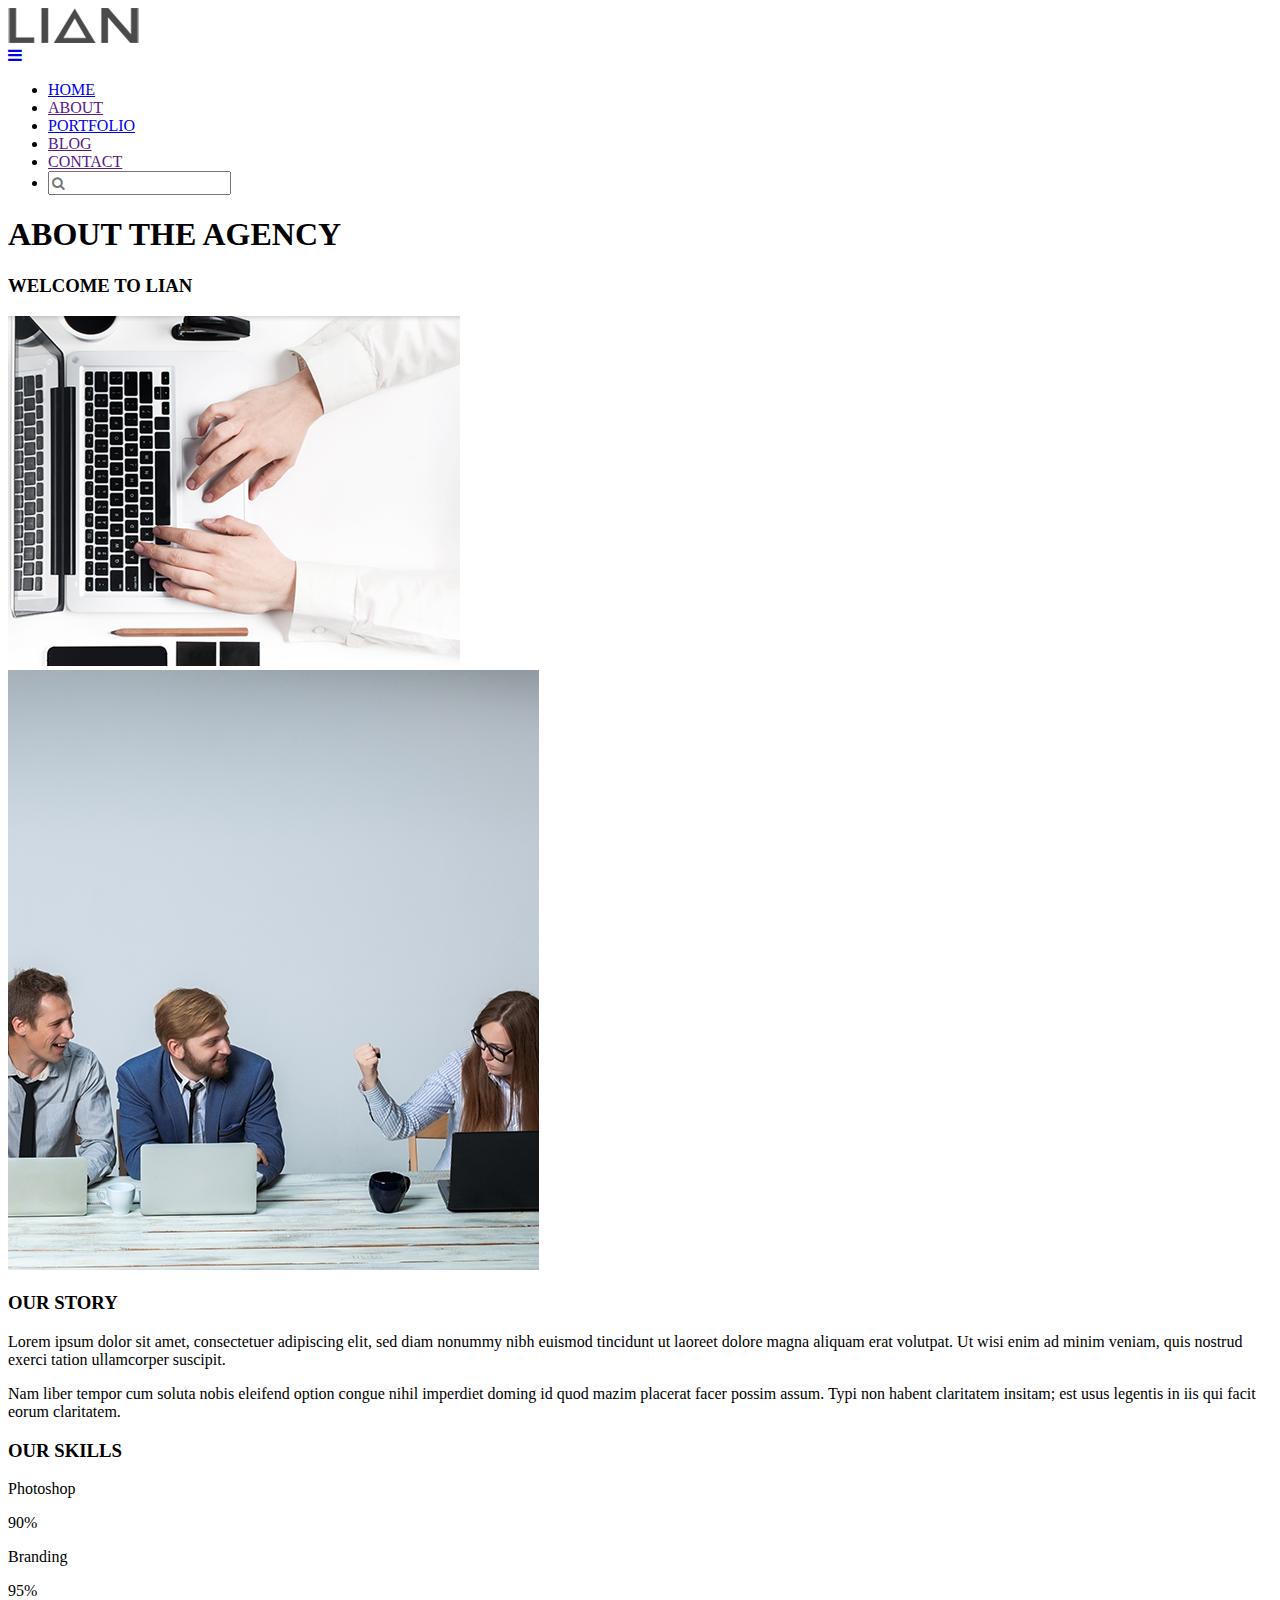
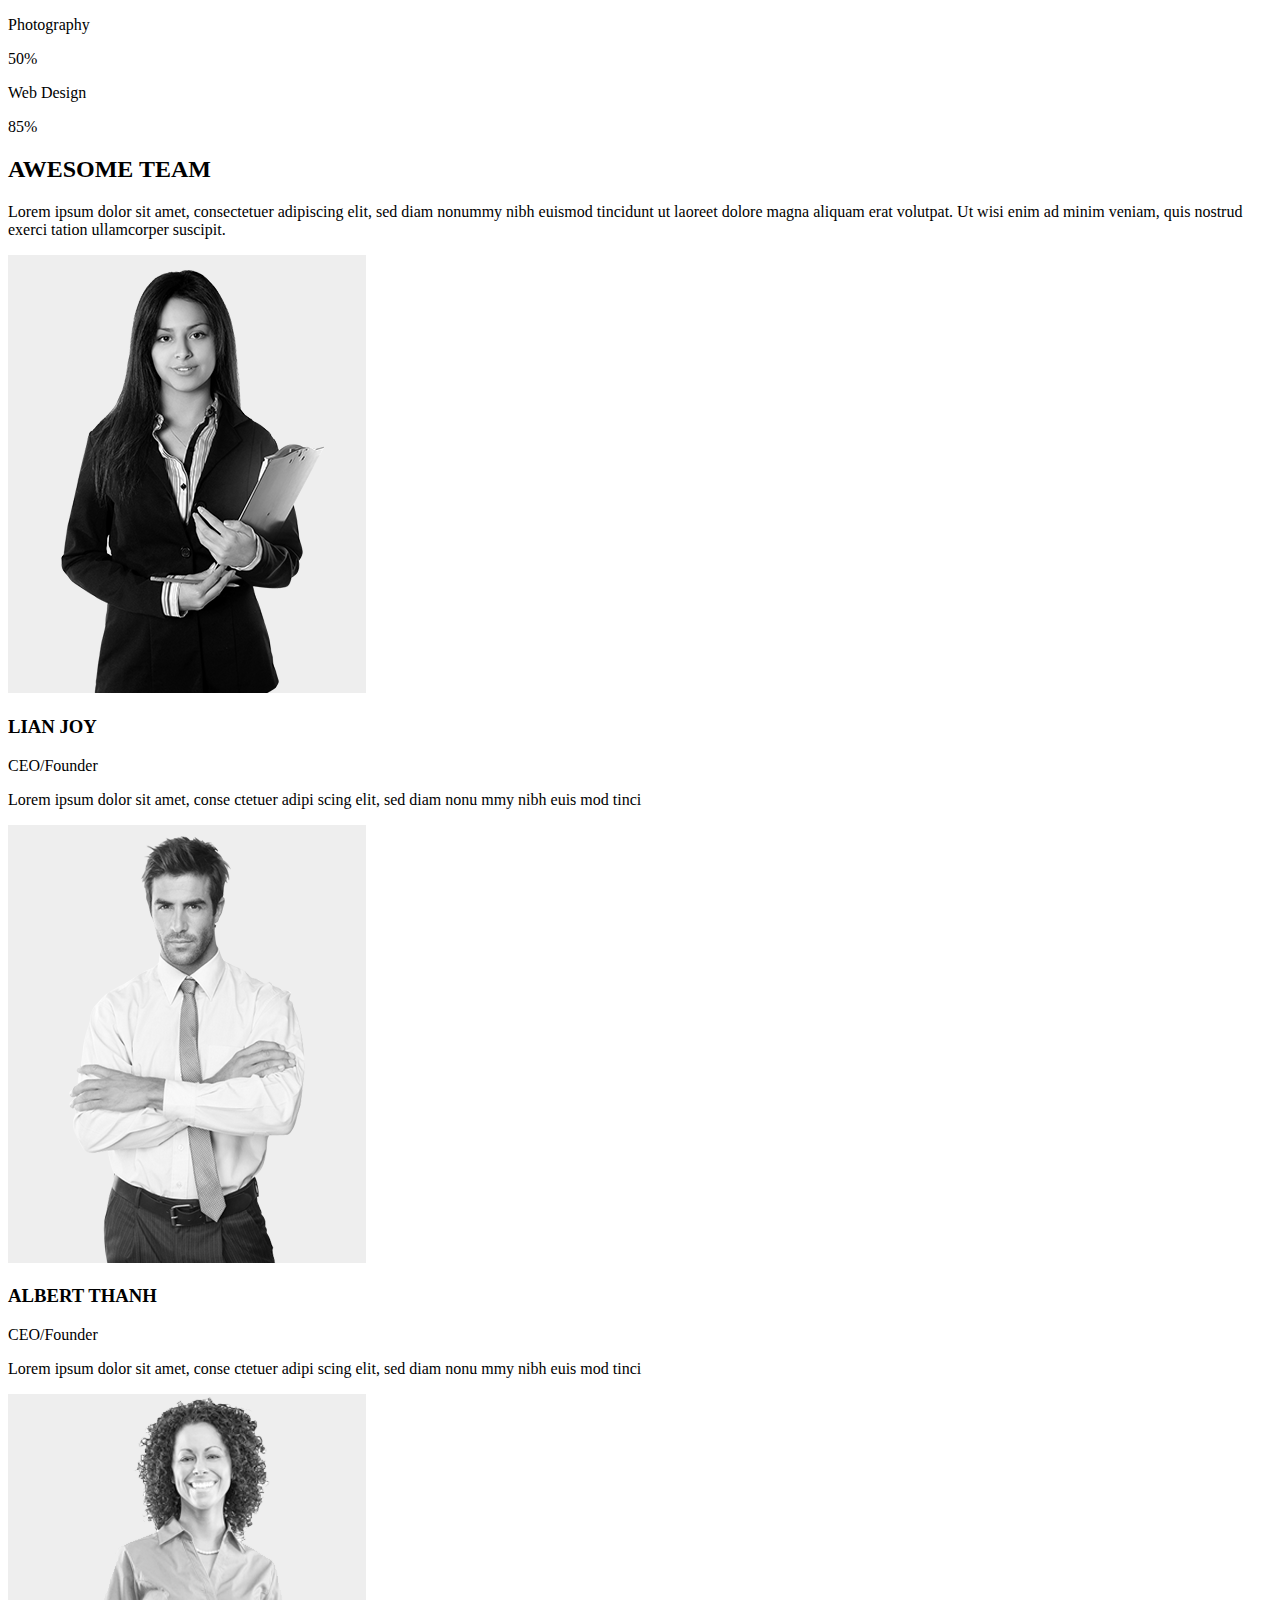
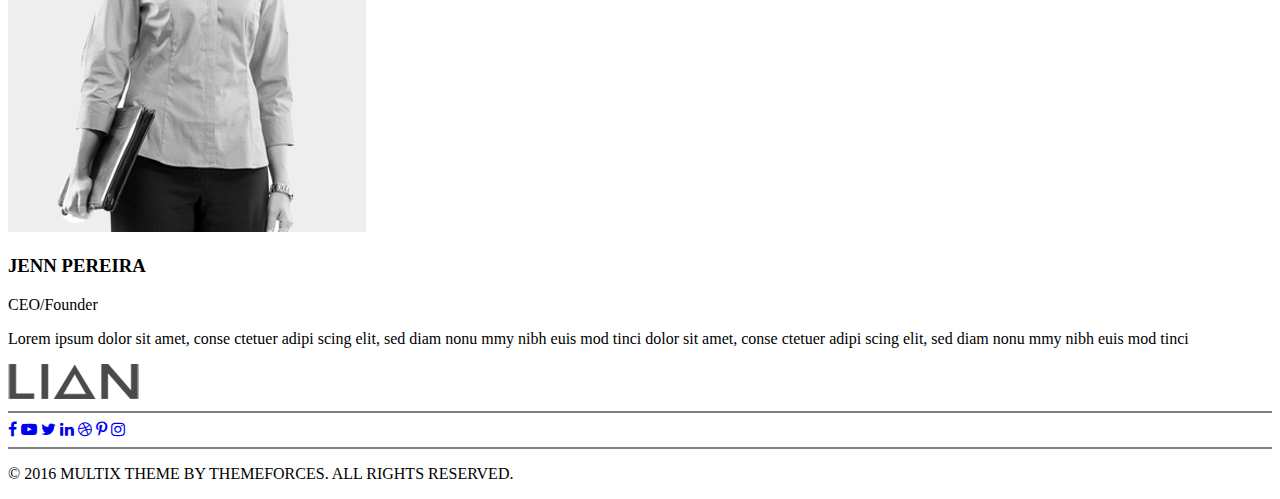
==== index.html @ e9591846 "first commit" ====
<!Doctype HTML>
<html>
<head>		
	<title>LIAN</title>
	<link rel='stylesheet' href='stylesheets/css/font-awesome.min.css'>
	<link rel='stylesheet' href='stylesheets/lian.css'>
	<link rel='stylesheet' href='stylesheets/lianMedia.css'>
	<link href="https://fonts.googleapis.com/css?family=Open+Sans:300,400,700" rel="stylesheet">
	
</head>
<body>
        <div class='header'>
            <div class='header-container container'>
                <a href='index.html' class='logo-link'><img src='images/logo.png' alt='LIAN' class='logo'></a>
                   <div id='menu1' class='header-navigation'>
                    <a href='#' class='menu-link'><i class="fa fa-bars"></i></a>
                    <ul class='navigation visiable-header'>
                        <li class='navigation-item'><a href='index.html' class='navigation-link'>HOME</a></li>
                        <li class='navigation-item'><a href='' class='navigation-link'>ABOUT</a></li>
                        <li class='navigation-item'><a href='templates/portfolioLian.html' class='navigation-link'>PORTFOLIO</a></li>
                        <li class='navigation-item'><a href='' class='navigation-link'>BLOG</a></li>
                        <li class='navigation-item'><a href='' class='navigation-link'>CONTACT</a></li>
                        <li class='navigation-item'>
                            <form class='navigation-search'>
                               <!-- <i class="fa fa-search"></i>-->
                                <input type='search' placeholder='&#xF002;' style='font-family:Open Sans, FontAwesome' class='search-field' >
                            </form>
                        </li>
                    </ul>
                    <div class="shadow"></div>
                </div>  
            </div>
        </div>
        
        <div class='heading'>
            <div class='heading-container container'>
                <div class='heading-about'>
                   <h1>ABOUT THE AGENCY</h1>
                   <h3>WELCOME TO LIAN</h3>
                </div>
                <img src='images/heading.png' class='heading-image'>
            </div>
        </div>
        
        <div class='content'>
            <div class='content-container container'>
                <div class='story'>
                    <div class='story-item'>
                        <img src='images/content-story.png' alt='Story' class='story-image'>
                    </div>
                    <div class='story-item'>
                        <div class='story-about'>
                            <div class='about'>
                                <h3>OUR STORY</h3>
                                <p>Lorem ipsum dolor sit amet, consectetuer adipiscing elit, sed diam nonummy nibh euismod tincidunt ut laoreet dolore magna aliquam erat volutpat. Ut wisi enim ad minim veniam, quis nostrud exerci tation ullamcorper suscipit.
                                <p>Nam liber tempor cum soluta nobis eleifend option congue nihil imperdiet doming id quod mazim placerat facer possim assum. Typi non habent claritatem insitam; est usus legentis in iis qui facit eorum claritatem.</p>

                            </div>
                            <div class='skills'>
                                <h3>OUR SKILLS</h3>
                                <p>Photoshop</p>
                                <div class='progress'>
                                    <div class='progress-bar progress-bar-90'>
                                       <span class='dot'><i class='innerDot'></i></span>
                                       <div class='progress-value'>90%</div>
                                    </div>
                                </div>
                                <p>Branding</p>
                                <div class='progress'>
                                    <div class='progress-bar progress-bar-95'>
                                       <span class='dot'><i class='innerDot'></i></span>
                                       <div class='progress-value'>95%</div>
                                    </div>
                                </div>
                                <p>Photography</p>
                                <div class='progress'>
                                    <div class='progress-bar progress-bar-50'>
                                       <span class='dot'><i class='innerDot'></i></span>
                                       <div class='progress-value'>50%</div>
                                    </div>
                                </div>
                                <p>Web Design</p>
                                <div class='progress'>
                                    <div class='progress-bar progress-bar-85'>
                                       <span class='dot'><i class='innerDot'></i></span>
                                       <div class='progress-value'>85%</div>
                                    </div>
                                </div>
                            </div>
                        </div>
                    </div>
                </div>
                <div class='teamPresentation'>
                        <h2>AWESOME TEAM</h2>
                        <p>Lorem ipsum dolor sit amet, consectetuer adipiscing elit, sed diam nonummy nibh euismod tincidunt ut laoreet dolore magna aliquam erat volutpat. Ut wisi enim ad minim veniam, quis nostrud exerci tation ullamcorper suscipit.</p>
                </div>
                <div class='teamCards'>
                    <div class='card'>
                        <img src="images/lianJoy.png" alt='Lian_Joy' class='card-photo'>
                        <div class='card-information'>
                            <h3>LIAN JOY</h3>
                            <span>CEO/Founder</span>
                            <p>Lorem ipsum dolor sit amet, conse ctetuer adipi scing elit, sed diam nonu mmy nibh euis mod tinci </p>
                        </div>
                    </div>
                    <div class='card'>
                        <img src="images/albertThanh.png" alt='Albert_Thanh' class='card-photo'>
                        <div class='card-information'>
                            <h3>ALBERT THANH</h3>
                            <span>CEO/Founder</span>
                            <p>Lorem ipsum dolor sit amet, conse ctetuer adipi scing elit, sed diam nonu mmy nibh euis mod tinci </p>
                        </div>
                    </div>
                    <div class='card'>
                        <img src="images/jennPereira.png" alt='Jenn_Pereira' class='card-photo'>
                        <div class='card-information'>
                            <h3>JENN PEREIRA</h3>
                            <span>CEO/Founder</span>
                            <p>Lorem ipsum dolor sit amet, conse ctetuer adipi scing elit, sed diam nonu mmy nibh euis mod tinci  dolor sit amet, conse ctetuer adipi scing elit, sed diam nonu mmy nibh euis mod tinci</p>
                        </div>
                    </div>  
                </div>
            </div>
        </div>
        
	    <div class='footer'>
            <div class='footer-logo'>
                <a href='index.html'><img src='images/logo.png' alt='LIAN'></a>
            </div>
            <hr noshade>
	        <div class='footer-social'>
                <a href='https://www.facebook.com/' target='_blank'><i class="fa fa-facebook"></i></a>
                <a href='https://www.youtube.com' target='_blank'><i class="fa fa-youtube-play"></i></a>
	            <a href='https://twitter.com' target='_blank'><i class="fa fa-twitter"></i></a>
	            <a href='https://www.linkedin.com' target='_blank'><i class="fa fa-linkedin"></i></a>
	            <a href='https://dribbble.com' target='_blank'><i class="fa fa-dribbble"></i></a>
	            <a href='https://pinterest.com' target='_blank'><i class="fa fa-pinterest-p"></i></a>
	            <a href='https://www.instagram.com' target='_blank'><i class="fa fa-instagram"></i></a>
	        </div>
            <hr noshade>
            <div class='footer-sign'>
                <p>&#169 2016 <span class=bold>MULTIX THEME</span> BY THEMEFORCES. ALL RIGHTS RESERVED.</p>
            </div>
	    </div>
</body>
<script src='../../Domina/scripts/jquery-3.2.1.min.js'></script>
<script src='scripts/menu.js'></script>
<script>
    var m1 = new navigation('#menu1');
</script>
</html>
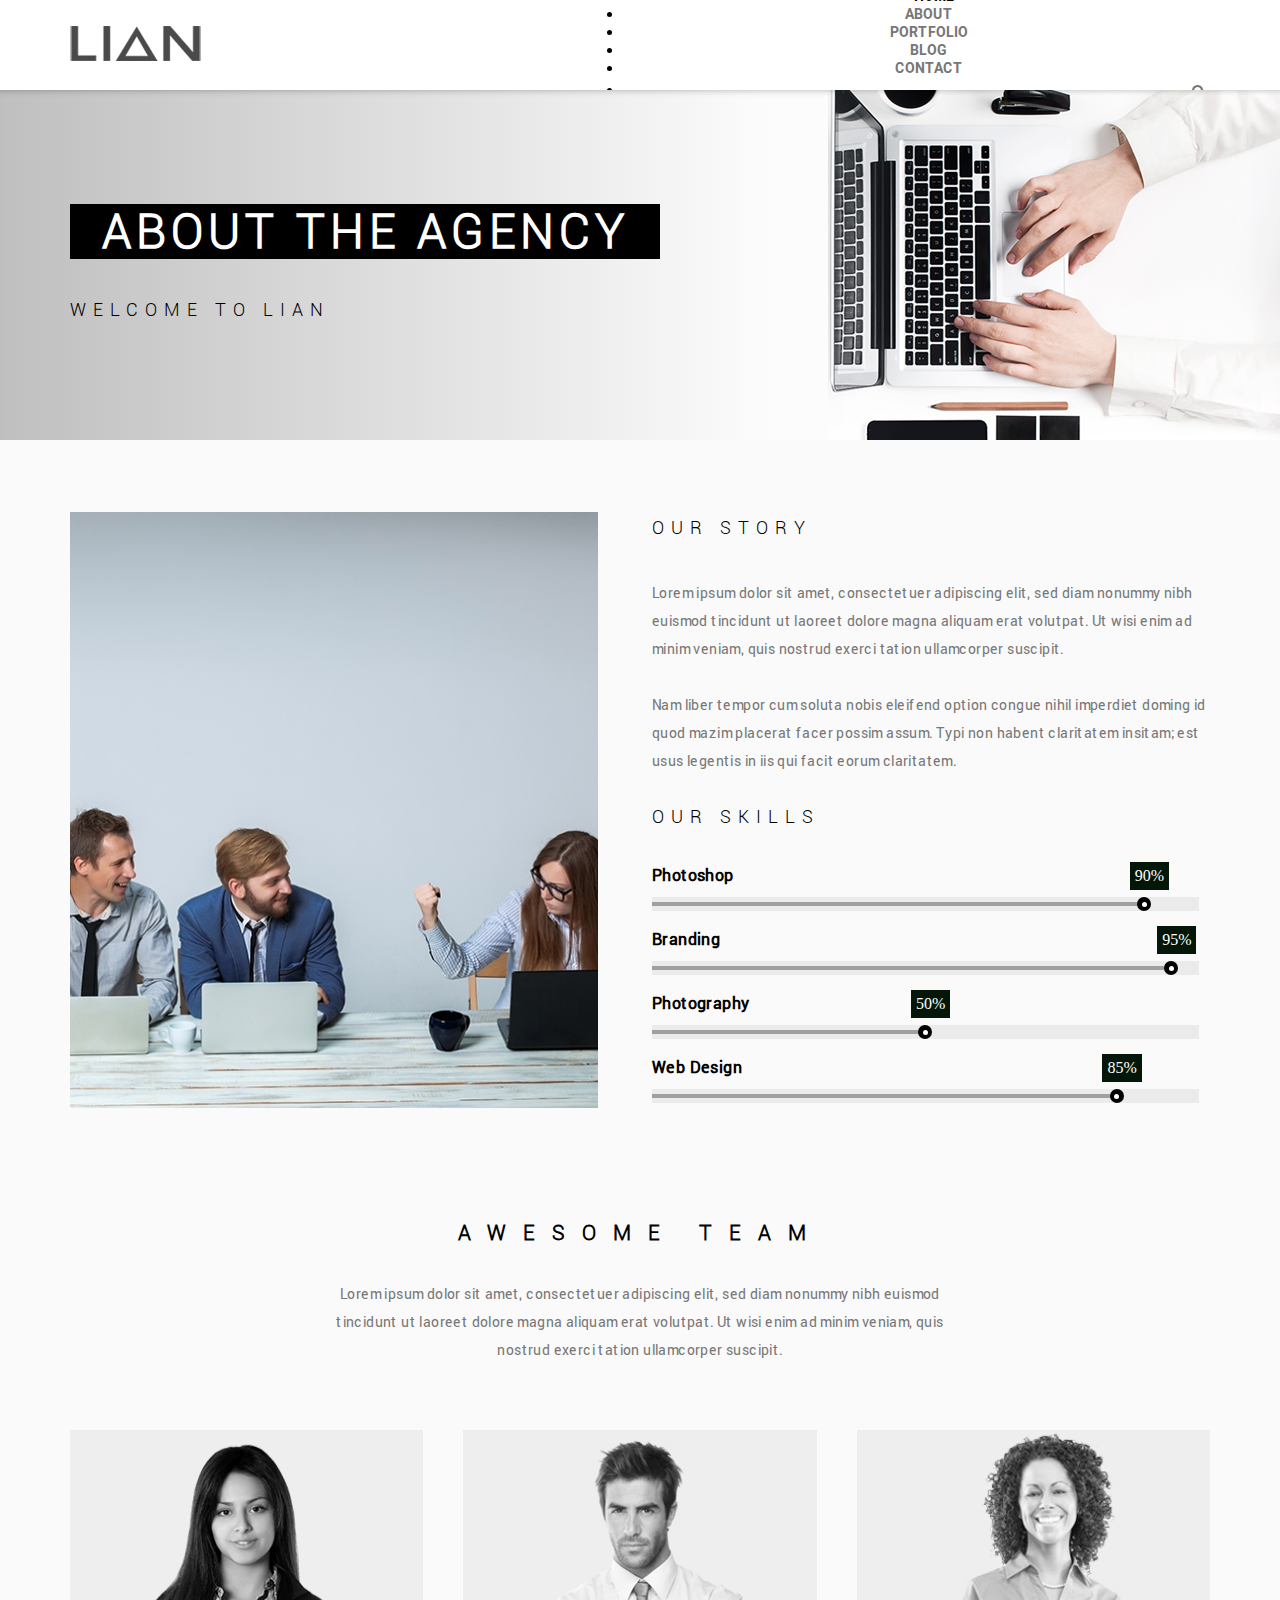
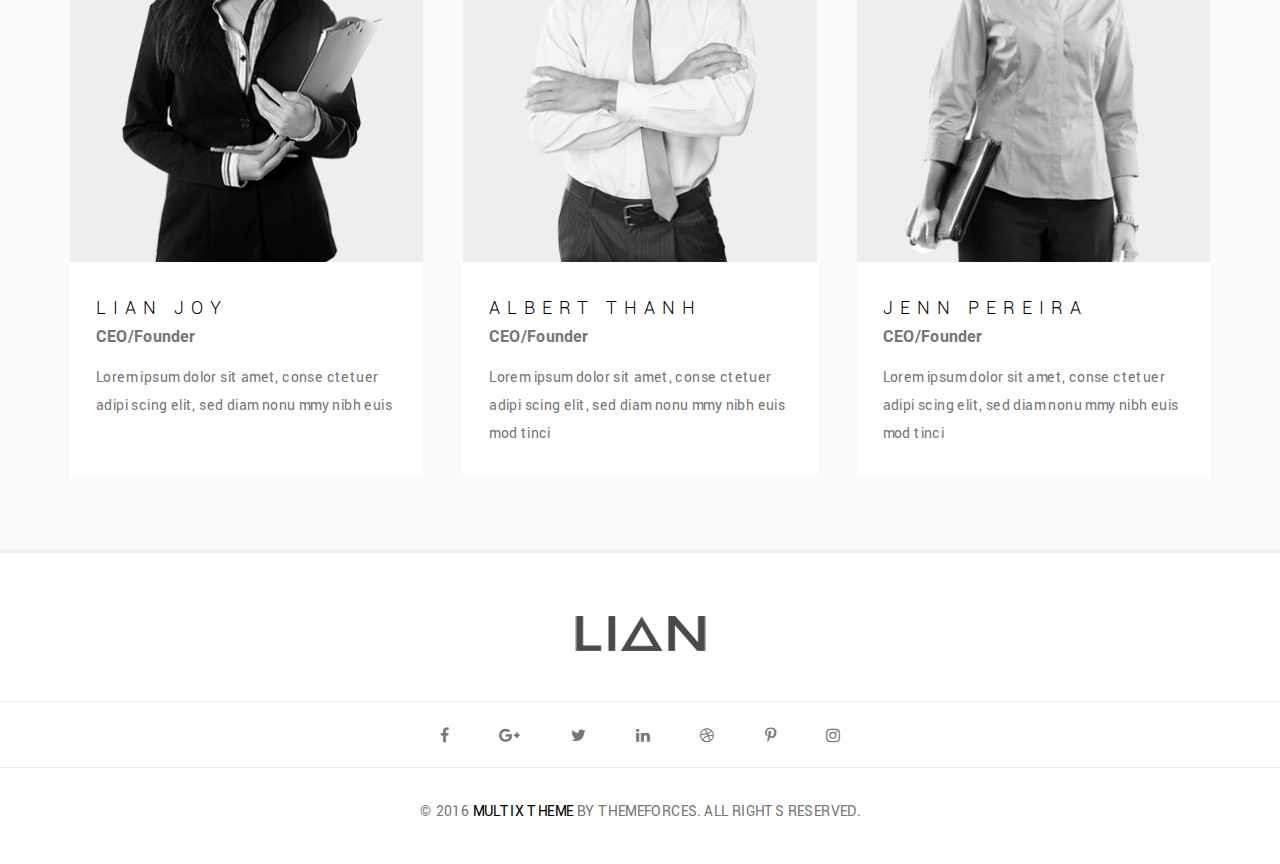
==== commit ef2744c1: "Final commit" ====
--- a/index.html
+++ b/index.html
@@ -1,106 +1,98 @@
 <!Doctype HTML>
-<html>
+<html lang='zxx'>
 <head>		
 	<title>LIAN</title>
+	<meta charset='utf-8'>
+	<meta name="viewport" content="width=device-width, initial-scale=1">
 	<link rel='stylesheet' href='stylesheets/css/font-awesome.min.css'>
-	<link rel='stylesheet' href='stylesheets/lian.css'>
-	<link rel='stylesheet' href='stylesheets/lianMedia.css'>
+	<link rel='stylesheet' href='stylesheets/style.css'>
 	<link href="https://fonts.googleapis.com/css?family=Open+Sans:300,400,700" rel="stylesheet">
-	
 </head>
 <body>
-        <div class='header'>
-            <div class='header-container container'>
-                <a href='index.html' class='logo-link'><img src='images/logo.png' alt='LIAN' class='logo'></a>
-                   <div id='menu1' class='header-navigation'>
-                    <a href='#' class='menu-link'><i class="fa fa-bars"></i></a>
-                    <ul class='navigation visiable-header'>
-                        <li class='navigation-item'><a href='index.html' class='navigation-link'>HOME</a></li>
-                        <li class='navigation-item'><a href='' class='navigation-link'>ABOUT</a></li>
-                        <li class='navigation-item'><a href='templates/portfolioLian.html' class='navigation-link'>PORTFOLIO</a></li>
-                        <li class='navigation-item'><a href='' class='navigation-link'>BLOG</a></li>
-                        <li class='navigation-item'><a href='' class='navigation-link'>CONTACT</a></li>
-                        <li class='navigation-item'>
-                            <form class='navigation-search'>
-                               <!-- <i class="fa fa-search"></i>-->
-                                <input type='search' placeholder='&#xF002;' style='font-family:Open Sans, FontAwesome' class='search-field' >
-                            </form>
-                        </li>
-                    </ul>
-                    <div class="shadow"></div>
-                </div>  
-            </div>
-        </div>
-        
-        <div class='heading'>
-            <div class='heading-container container'>
-                <div class='heading-about'>
-                   <h1>ABOUT THE AGENCY</h1>
-                   <h3>WELCOME TO LIAN</h3>
+        <header>
+           <div class='logo'>
+               <a href='index.html'><img src='images/logo.png' alt='Lian'></a>
+           </div>
+           <nav id='menu'>
+               <a class='touch-menu fa fa-bars'></a>
+               <ul class='menu-list'>
+                   <li class='menu-item'><a href='index.html'>Home</a></li>
+                   <li class='menu-item'><a href='#'>About</a></li>
+                   <li class='menu-item'><a href='templates/portfolio.html'>Portfolio</a></li>
+                   <li class='menu-item'><a href='#'>Blog</a></li>
+                   <li class='menu-item'><a href='#'>Contact</a></li>
+                   <li class='menu-item'>
+                       <form action='#' id='search'>
+                           <input type='search' class='search'>
+                           <input type ='submit' value='&#xF002;' style='font-family:Open Sans, FontAwesome'>
+                       </form>
+                   </li>
+               </ul>
+           </nav>
+        </header>
+        <main>
+            <section class='heading'>
+               <div class='heading-title'>
+                   <h1>About the agency</h1>
+                   <h3>Welcome to Lian</h3>
+               </div>
+               <img src='images/heading.png' class='heading-image' alt='image'>
+            </section>
+            <section class='story'>
+                <div class='story-item'>
+                    <img src='images/content-story.png' alt='Story' id='story-image'>
                 </div>
-                <img src='images/heading.png' class='heading-image'>
-            </div>
-        </div>
-        
-        <div class='content'>
-            <div class='content-container container'>
-                <div class='story'>
-                    <div class='story-item'>
-                        <img src='images/content-story.png' alt='Story' class='story-image'>
+                <div class='story-item'>
+                    <div class='history'>
+                        <h3>OUR STORY</h3>
+                        <p>Lorem ipsum dolor sit amet, consectetuer adipiscing elit, sed diam nonummy nibh euismod tincidunt ut laoreet dolore magna aliquam erat volutpat. Ut wisi enim ad minim veniam, quis nostrud exerci tation ullamcorper suscipit.<br><br>
+                        Nam liber tempor cum soluta nobis eleifend option congue nihil imperdiet doming id quod mazim placerat facer possim assum. Typi non habent claritatem insitam; est usus legentis in iis qui facit eorum claritatem.
                     </div>
-                    <div class='story-item'>
-                        <div class='story-about'>
-                            <div class='about'>
-                                <h3>OUR STORY</h3>
-                                <p>Lorem ipsum dolor sit amet, consectetuer adipiscing elit, sed diam nonummy nibh euismod tincidunt ut laoreet dolore magna aliquam erat volutpat. Ut wisi enim ad minim veniam, quis nostrud exerci tation ullamcorper suscipit.
-                                <p>Nam liber tempor cum soluta nobis eleifend option congue nihil imperdiet doming id quod mazim placerat facer possim assum. Typi non habent claritatem insitam; est usus legentis in iis qui facit eorum claritatem.</p>
-
-                            </div>
-                            <div class='skills'>
-                                <h3>OUR SKILLS</h3>
-                                <p>Photoshop</p>
-                                <div class='progress'>
-                                    <div class='progress-bar progress-bar-90'>
-                                       <span class='dot'><i class='innerDot'></i></span>
-                                       <div class='progress-value'>90%</div>
-                                    </div>
-                                </div>
-                                <p>Branding</p>
-                                <div class='progress'>
-                                    <div class='progress-bar progress-bar-95'>
-                                       <span class='dot'><i class='innerDot'></i></span>
-                                       <div class='progress-value'>95%</div>
-                                    </div>
-                                </div>
-                                <p>Photography</p>
-                                <div class='progress'>
-                                    <div class='progress-bar progress-bar-50'>
-                                       <span class='dot'><i class='innerDot'></i></span>
-                                       <div class='progress-value'>50%</div>
-                                    </div>
-                                </div>
-                                <p>Web Design</p>
-                                <div class='progress'>
-                                    <div class='progress-bar progress-bar-85'>
-                                       <span class='dot'><i class='innerDot'></i></span>
-                                       <div class='progress-value'>85%</div>
-                                    </div>
-                                </div>
+                    <div class='skills'>
+                        <h3>OUR SKILLS</h3>
+                        <p>Photoshop</p>
+                        <div class='progress'>
+                            <div class='progress-bar progress-bar-90'>
+                                <span class='dot'><i class='innerDot'></i></span>
+                                <div class='progress-value'>90%</div>
                             </div>
                         </div>
-                    </div>
+                        <p>Branding</p>
+                        <div class='progress'>
+                            <div class='progress-bar progress-bar-95'>
+                                <span class='dot'><i class='innerDot'></i></span>
+                                <div class='progress-value'>95%</div>
+                            </div>
+                        </div>
+                        <p>Photography</p>
+                        <div class='progress'>
+                            <div class='progress-bar progress-bar-50'>
+                                <span class='dot'><i class='innerDot'></i></span>
+                                <div class='progress-value'>50%</div>
+                            </div>
+                        </div>
+                        <p>Web Design</p>
+                        <div class='progress'>
+                            <div class='progress-bar progress-bar-85'>
+                                <span class='dot'><i class='innerDot'></i></span>
+                                <div class='progress-value'>85%</div>
+                            </div>
+                        </div>
+                   </div>
+               </div>
+            </section>
+            <section class='team'>
+                <h2>Awesome team</h2>
+                <div class='team-title'>
+                    <p>Lorem ipsum dolor sit amet, consectetuer adipiscing elit, sed diam nonummy nibh euismod tincidunt ut laoreet dolore magna aliquam erat volutpat. Ut wisi enim ad minim veniam, quis nostrud exerci tation ullamcorper suscipit.</p>   
                 </div>
-                <div class='teamPresentation'>
-                        <h2>AWESOME TEAM</h2>
-                        <p>Lorem ipsum dolor sit amet, consectetuer adipiscing elit, sed diam nonummy nibh euismod tincidunt ut laoreet dolore magna aliquam erat volutpat. Ut wisi enim ad minim veniam, quis nostrud exerci tation ullamcorper suscipit.</p>
-                </div>
-                <div class='teamCards'>
+                <div class='team-cards'>
                     <div class='card'>
                         <img src="images/lianJoy.png" alt='Lian_Joy' class='card-photo'>
                         <div class='card-information'>
                             <h3>LIAN JOY</h3>
                             <span>CEO/Founder</span>
-                            <p>Lorem ipsum dolor sit amet, conse ctetuer adipi scing elit, sed diam nonu mmy nibh euis mod tinci </p>
+                            <p>Lorem ipsum dolor sit amet, conse ctetuer adipi scing elit, sed diam nonu mmy nibh euis </p>
                         </div>
                     </div>
                     <div class='card'>
@@ -116,36 +108,36 @@
                         <div class='card-information'>
                             <h3>JENN PEREIRA</h3>
                             <span>CEO/Founder</span>
-                            <p>Lorem ipsum dolor sit amet, conse ctetuer adipi scing elit, sed diam nonu mmy nibh euis mod tinci  dolor sit amet, conse ctetuer adipi scing elit, sed diam nonu mmy nibh euis mod tinci</p>
+                            <p>Lorem ipsum dolor sit amet, conse ctetuer adipi scing elit, sed diam nonu mmy nibh euis mod tinci</p>
                         </div>
                     </div>  
                 </div>
-            </div>
-        </div>
-        
-	    <div class='footer'>
+            </section>
+        </main>
+        <footer>
             <div class='footer-logo'>
                 <a href='index.html'><img src='images/logo.png' alt='LIAN'></a>
             </div>
-            <hr noshade>
+            <hr>
 	        <div class='footer-social'>
-                <a href='https://www.facebook.com/' target='_blank'><i class="fa fa-facebook"></i></a>
-                <a href='https://www.youtube.com' target='_blank'><i class="fa fa-youtube-play"></i></a>
-	            <a href='https://twitter.com' target='_blank'><i class="fa fa-twitter"></i></a>
-	            <a href='https://www.linkedin.com' target='_blank'><i class="fa fa-linkedin"></i></a>
-	            <a href='https://dribbble.com' target='_blank'><i class="fa fa-dribbble"></i></a>
-	            <a href='https://pinterest.com' target='_blank'><i class="fa fa-pinterest-p"></i></a>
-	            <a href='https://www.instagram.com' target='_blank'><i class="fa fa-instagram"></i></a>
+                <a href='https://www.facebook.com/' target='_blank' class="fa fa-facebook"></a>
+                <a href='https://www.google.com' target='_blank' class="fa fa-google-plus"></a>
+	            <a href='https://twitter.com' target='_blank' class="fa fa-twitter"></a>
+	            <a href='https://www.linkedin.com' target='_blank' class="fa fa-linkedin"></a>
+	            <a href='https://dribbble.com' target='_blank' class="fa fa-dribbble"></a>
+	            <a href='https://pinterest.com' target='_blank' class="fa fa-pinterest-p"></a>
+	            <a href='https://www.instagram.com' target='_blank' class="fa fa-instagram"></a>
 	        </div>
-            <hr noshade>
+            <hr>
             <div class='footer-sign'>
-                <p>&#169 2016 <span class=bold>MULTIX THEME</span> BY THEMEFORCES. ALL RIGHTS RESERVED.</p>
+                <p>&#169; 2016 <span>Multix theme</span> by themeforces. All rights reserved.</p>
             </div>
-	    </div>
+       </footer>
 </body>
-<script src='../../Domina/scripts/jquery-3.2.1.min.js'></script>
+<script src='../Venera/JavaScript/Domina/scripts/jquery-3.2.1.min.js'></script>
 <script src='scripts/menu.js'></script>
+<script src='scripts/home.js'></script>
 <script>
-    var m1 = new navigation('#menu1');
+    let m1 = new Navigation('#menu'); 
 </script>
 </html>
--- a/stylesheets/style.css
+++ b/stylesheets/style.css
@@ -0,0 +1,491 @@
+* {
+  margin: 0;
+  padding: 0; }
+
+body {
+  min-width: 360px; }
+
+@font-face {
+  font-family: 'RobotoBold';
+  src: url("../fonts/DroidSans-Bold.ttf") format("truetype");
+  font-weight: bold; }
+@font-face {
+  font-family: 'RobotoLight';
+  src: url("../fonts/Roboto-Light.ttf") format("truetype");
+  font-weight: 100; }
+@font-face {
+  font-family: 'RobotoRegular';
+  src: url("../fonts/Roboto-Regular.ttf") format("truetype");
+  font-weight: normal; }
+h1 {
+  color: #fff;
+  font-family: 'RobotoLight', 'Open Sans', sans-serif;
+  background-color: #000;
+  text-transform: uppercase;
+  font-size: 48px;
+  line-height: 35px;
+  padding: 10px 30px 10px 32px;
+  max-width: 528px;
+  letter-spacing: 5px; }
+
+h2 {
+  font-family: 'RobotoLight', 'Open Sans', sans-serif;
+  font-size: 21px;
+  letter-spacing: 17px;
+  line-height: 21px;
+  text-transform: uppercase;
+  padding-bottom: 36px;
+  text-align: center; }
+
+h3 {
+  font-family: 'RobotoLight', 'Open Sans', sans-serif;
+  font-size: 18px;
+  font-weight: 100;
+  letter-spacing: 7px;
+  line-height: 14px;
+  text-transform: uppercase; }
+
+p {
+  font-family: 'RobotoRegular', 'Open Sans', sans-serif;
+  font-size: 14px;
+  color: #777777;
+  letter-spacing: 0.4px;
+  line-height: 2; }
+
+@media screen and (max-width: 680px) {
+  h1 {
+    width: 90%;
+    font-size: 26px;
+    padding: 10px 0px 10px 15px; } }
+header {
+  display: -webkit-box;
+  display: -moz-box;
+  display: -ms-flexbox;
+  display: -webkit-flex;
+  display: flex;
+  -webkit-justify-content: space-between;
+  -moz-justify-content: space-between;
+  -ms-justify-content: space-between;
+  justify-content: space-between;
+  -ms-flex-pack: space-between;
+  -webkit-align-items: center;
+  -moz-align-items: center;
+  -ms-align-items: center;
+  align-items: center;
+  margin: 0 auto;
+  max-width: 1140px;
+  height: 90px;
+  position: relative; }
+  header .touch-menu {
+    font-size: 30px;
+    color: #777777;
+    position: absolute;
+    cursor: pointer;
+    right: 10px;
+    top: 25%;
+    display: none; }
+  header nav {
+    flex-basis: 51.5%; }
+git  header ul {
+    display: -webkit-box;
+    display: -moz-box;
+    display: -ms-flexbox;
+    display: -webkit-flex;
+    display: flex;
+    -webkit-justify-content: space-between;
+    -moz-justify-content: space-between;
+    -ms-justify-content: space-between;
+    justify-content: space-between;
+    -ms-flex-pack: space-between;
+    -webkit-align-items: center;
+    -moz-align-items: center;
+    -ms-align-items: center;
+    align-items: center;
+    list-style: none; }
+    header ul li:first-child {
+      padding-left: 35px; }
+    header ul li {
+      padding-left: 25px;
+      text-align: center; }
+      header ul li a {
+        text-decoration: none;
+        color: #777777;
+        padding: 10px;
+        font-family: 'RobotoBold', 'Open Sans', sans-serif;
+        text-transform: uppercase;
+        font-size: 14px; }
+      header ul li form {
+        position: relative; }
+      header ul li input[type=search] {
+        height: 15px;
+        width: 16px;
+        padding: 5px 10px;
+        box-sizing: content-box;
+        outline: none;
+        border: 1px solid #fff;
+        border-radius: 10px;
+        color: #777777;
+        font-size: 14px;
+        -webkit-appearance: textfield;
+        -moz-appearance: textfield;
+        -ms-appearance: textfield;
+        appearance: textfield;
+        cursor: pointer;
+        transition: 1s width; }
+      header ul li input[type="search"]::-webkit-search-decoration,
+      header ul li input[type="search"]::-webkit-search-cancel-button,
+      header ul li input[type="search"]::-webkit-search-results-button,
+      header ul li input[type="search"]::-webkit-search-results-decoration {
+        display: none; }
+      header ul li input[type=search]:hover {
+        border-color: #777777; }
+      header ul li input[type=submit] {
+        color: #777777;
+        background-color: #fff;
+        border: none;
+        position: absolute;
+        top: 4px;
+        right: 5px;
+        font-size: 14px;
+        outline: none;
+        display: block;
+        cursor: pointer; }
+    header ul li:not(:last-child)::before {
+      content: '';
+      display: inline-block;
+      vertical-align: middle;
+      width: 20px;
+      height: 1px;
+      background: #777777;
+      margin-left: -20px;
+      display: none; }
+    header ul li:hover::before {
+      display: inline-block; }
+
+@media screen and (max-width: 768px) {
+  header {
+    height: 60px; }
+    header .touch-menu {
+      display: block; }
+    header ul {
+      position: absolute;
+      top: 100%;
+      left: 0;
+      display: none;
+      z-index: 99;
+      background-color: #fff;
+      width: 100%; }
+      header ul li {
+        text-align: left;
+        padding: 15px 0;
+        border-bottom: 1px solid #777777;
+        border-left: 5px solid #fff; }
+        header ul li input[type=search] {
+          display: inline-block; }
+        header ul li input[type=submit] {
+          position: static;
+          display: inline-block;
+          margin-left: -30px; }
+      header ul li:first-child {
+        padding-left: 0; }
+      header ul li:last-child {
+        padding: 7px 0; }
+      header ul li:hover {
+        border-color: #777777; } }
+footer .footer-logo {
+  text-align: center;
+  margin: 63px 0 46px 0; }
+footer hr {
+  height: 1px;
+  color: #777777;
+  border: none;
+  border-top: 1px solid #ebebeb; }
+footer .footer-social {
+  display: -webkit-box;
+  display: -moz-box;
+  display: -ms-flexbox;
+  display: -webkit-flex;
+  display: flex;
+  -webkit-justify-content: space-between;
+  -moz-justify-content: space-between;
+  -ms-justify-content: space-between;
+  justify-content: space-between;
+  -ms-flex-pack: space-between;
+  width: 36%;
+  max-width: 420px;
+  padding: 14px 0;
+  margin: 0 auto; }
+  footer .footer-social a {
+    font-size: 16px;
+    padding: 10px;
+    text-decoration: none;
+    color: #777777; }
+footer .footer-sign {
+  text-align: center;
+  width: 98%;
+  margin: 28px auto 39px; }
+  footer .footer-sign p {
+    text-transform: uppercase; }
+  footer .footer-sign span {
+    color: #000; }
+
+@media screen and (max-width: 1024px) {
+  footer .footer-social {
+    width: 50%; } }
+@media screen and (max-width: 768px) {
+  footer .footer-social {
+    width: 60%; } }
+@media screen and (max-width: 680px) {
+  footer .footer-logo {
+    margin: 30px auto; }
+  footer .footer-sign {
+    margin: 10px 0; }
+    footer .footer-sign p {
+      font-size: 10px; } }
+@media screen and (max-width: 414px) {
+  footer .footer-social {
+    width: 95%; } }
+header ul li:first-child a {
+  color: #000000; }
+header ul li:first-child::before {
+  display: inline-block;
+  background: #000; }
+
+main {
+  background-color: #fafafa;
+  box-shadow: inset 0 -7px 7px -7px rgba(0, 0, 0, 0.1); }
+  main .heading {
+    background: linear-gradient(to right, #bfbfbf 0%, #fcfcfd 60%, #fcfcfd 100%);
+    box-shadow: inset 0 7px 7px -7px rgba(0, 0, 0, 0.3);
+    height: 350px;
+    position: relative;
+    overflow: hidden; }
+    main .heading .heading-title {
+      max-width: 1140px;
+      margin: 114px auto 0; }
+      main .heading .heading-title h3 {
+        margin-top: 44px; }
+    main .heading .heading-image {
+      position: absolute;
+      top: 0;
+      right: 0; }
+  main .story {
+    display: -webkit-box;
+    display: -moz-box;
+    display: -ms-flexbox;
+    display: -webkit-flex;
+    display: flex;
+    -webkit-justify-content: space-between;
+    -moz-justify-content: space-between;
+    -ms-justify-content: space-between;
+    justify-content: space-between;
+    -ms-flex-pack: space-between;
+    max-width: 1140px;
+    margin: 0 auto;
+    padding-top: 72px;
+    padding-bottom: 100px; }
+    main .story .story-item:first-child {
+      -webkit-flex-basis: 46.3%;
+      -moz-flex-basis: 46.3%;
+      -ms-flex-basis: 46.3%;
+      flex-basis: 46.3%; }
+      main .story .story-item:first-child img {
+        max-width: 100%;
+        min-width: 325px;
+        height: auto; }
+    main .story .story-item:last-child {
+      -webkit-flex-basis: 48.95%;
+      -moz-flex-basis: 48.95%;
+      -ms-flex-basis: 48.95%;
+      flex-basis: 48.95%;
+      height: auto; }
+      main .story .story-item:last-child .history {
+        min-width: 325px; }
+        main .story .story-item:last-child .history h3 {
+          padding: 9px 0 44px 0; }
+      main .story .story-item:last-child .skills h3 {
+        padding: 35px 0 43px 0; }
+      main .story .story-item:last-child .skills p {
+        font-size: 16px;
+        font-weight: bold;
+        color: #000;
+        line-height: 1; }
+      main .story .story-item:last-child .skills .progress {
+        height: 14px;
+        background: #ebebeb;
+        width: 98%;
+        margin-top: 14px;
+        margin-bottom: 20px; }
+        main .story .story-item:last-child .skills .progress .progress-bar {
+          background: #a1a1a1;
+          height: 4px;
+          position: relative;
+          top: 5px; }
+        main .story .story-item:last-child .skills .progress .dot {
+          width: 14px;
+          height: 14px;
+          border-radius: 50%;
+          background-color: #000000;
+          position: absolute;
+          right: -7px;
+          top: -5px; }
+        main .story .story-item:last-child .skills .progress .innerDot {
+          width: 5px;
+          height: 5px;
+          border-radius: 50%;
+          background-color: #ffffff;
+          position: absolute;
+          left: 4.5px;
+          top: 4.5px; }
+        main .story .story-item:last-child .skills .progress .progress-value {
+          color: #fff;
+          background: #041608;
+          padding: 5px;
+          position: absolute;
+          bottom: 16px;
+          right: -25px; }
+        main .story .story-item:last-child .skills .progress .progress-bar-90 {
+          width: 90%; }
+        main .story .story-item:last-child .skills .progress .progress-bar-95 {
+          width: 95%; }
+        main .story .story-item:last-child .skills .progress .progress-bar-50 {
+          width: 50%; }
+        main .story .story-item:last-child .skills .progress .progress-bar-85 {
+          width: 85%; }
+  main .team {
+    max-width: 1140px;
+    margin: 0 auto; }
+    main .team .team-title {
+      display: -webkit-box;
+      display: -moz-box;
+      display: -ms-flexbox;
+      display: -webkit-flex;
+      display: flex;
+      -webkit-justify-content: center;
+      -moz-justify-content: center;
+      -ms-justify-content: center;
+      justify-content: center;
+      -ms-flex-pack: center;
+      text-align: center; }
+      main .team .team-title p {
+        max-width: 610px; }
+    main .team .team-cards {
+      display: -webkit-box;
+      display: -moz-box;
+      display: -ms-flexbox;
+      display: -webkit-flex;
+      display: flex;
+      -webkit-justify-content: space-between;
+      -moz-justify-content: space-between;
+      -ms-justify-content: space-between;
+      justify-content: space-between;
+      -ms-flex-pack: space-between;
+      padding-top: 66px;
+      padding-bottom: 40px;
+      width: 100%; }
+      main .team .team-cards .card {
+        max-width: 31%;
+        min-width: 280px;
+        margin-bottom: 36px;
+        background-color: #fff; }
+        main .team .team-cards .card .card-information {
+          padding: 35px 28px 30px 26px; }
+          main .team .team-cards .card .card-information span {
+            padding: 12px 0 17px 0;
+            display: block;
+            font-family: 'RobotoBold', 'Open Sans', sans-serif;
+            font-size: 16px;
+            color: #777777; }
+        main .team .team-cards .card img {
+          width: 100%; }
+
+@media screen and (max-width: 1024px) and (min-width: 1000px) {
+  main .story .story-item:first-child {
+    -webkit-align-self: center;
+    -moz-align-self: center;
+    -ms-align-self: center;
+    align-self: center; } }
+@media screen and (max-width: 1024px) {
+  main .story {
+    padding-top: 50px;
+    padding-bottom: 50px; }
+    main .story .story-item:last-child .history h3 {
+      padding-bottom: 20px; }
+    main .story .story-item:last-child .skills h3 {
+      padding: 25px 0 20px 0; } }
+@media screen and (max-width: 1023px) {
+  main .heading {
+    background: #bfbfbf; }
+    main .heading .heading-image {
+      display: none; } }
+@media screen and (max-width: 875px) {
+  main .team .team-cards {
+    -webkit-flex-wrap: wrap;
+    -moz-flex-wrap: wrap;
+    -ms-flex-wrap: wrap;
+    flex-wrap: wrap;
+    -webkit-justify-content: space-around;
+    -moz-justify-content: space-around;
+    -ms-justify-content: space-around;
+    justify-content: space-around;
+    -ms-flex-pack: space-around; }
+    main .team .team-cards .card {
+      min-width: 358px; }
+  main .story {
+    position: relative;
+    height: 750px; }
+    main .story .story-item:last-child .history {
+      margin-right: 5px; }
+    main .story .story-item:last-child .skills {
+      position: absolute;
+      bottom: 0;
+      left: 10px;
+      width: 98%;
+      margin-bottom: 40px; }
+      main .story .story-item:last-child .skills h3 {
+        padding-bottom: 35px; } }
+@media screen and (max-width: 768px) {
+  header ul li:first-child::before {
+    display: none; }
+
+  main .heading {
+    height: 250px; }
+    main .heading .heading-title {
+      margin-top: 64px; }
+  main .story {
+    height: 715px; } }
+@media screen and (max-width: 680px) {
+  main .story {
+    display: block;
+    height: auto;
+    padding-bottom: 20px; }
+    main .story .story-item:first-child {
+      text-align: center; }
+      main .story .story-item:first-child img {
+        width: 100%;
+        margin-bottom: 30px; }
+    main .story .story-item:last-child {
+      margin: 0 10px; }
+      main .story .story-item:last-child .skills {
+        position: static;
+        width: 100%; }
+        main .story .story-item:last-child .skills h3 {
+          padding-top: 35px; }
+  main .team h2 {
+    padding-bottom: 25px; }
+  main .team .team-cards {
+    padding-top: 40px; }
+
+  footer .footer-logo {
+    margin: 30px auto; }
+  footer .footer-sign {
+    margin: 10px 0; }
+    footer .footer-sign p {
+      font-size: 10px; } }
+@media screen and (max-width: 414px) {
+  main h2 {
+    font-size: 18px; }
+  main .team .team-cards .card {
+    min-width: 100%; } }
+
+/*# sourceMappingURL=style.css.map */
